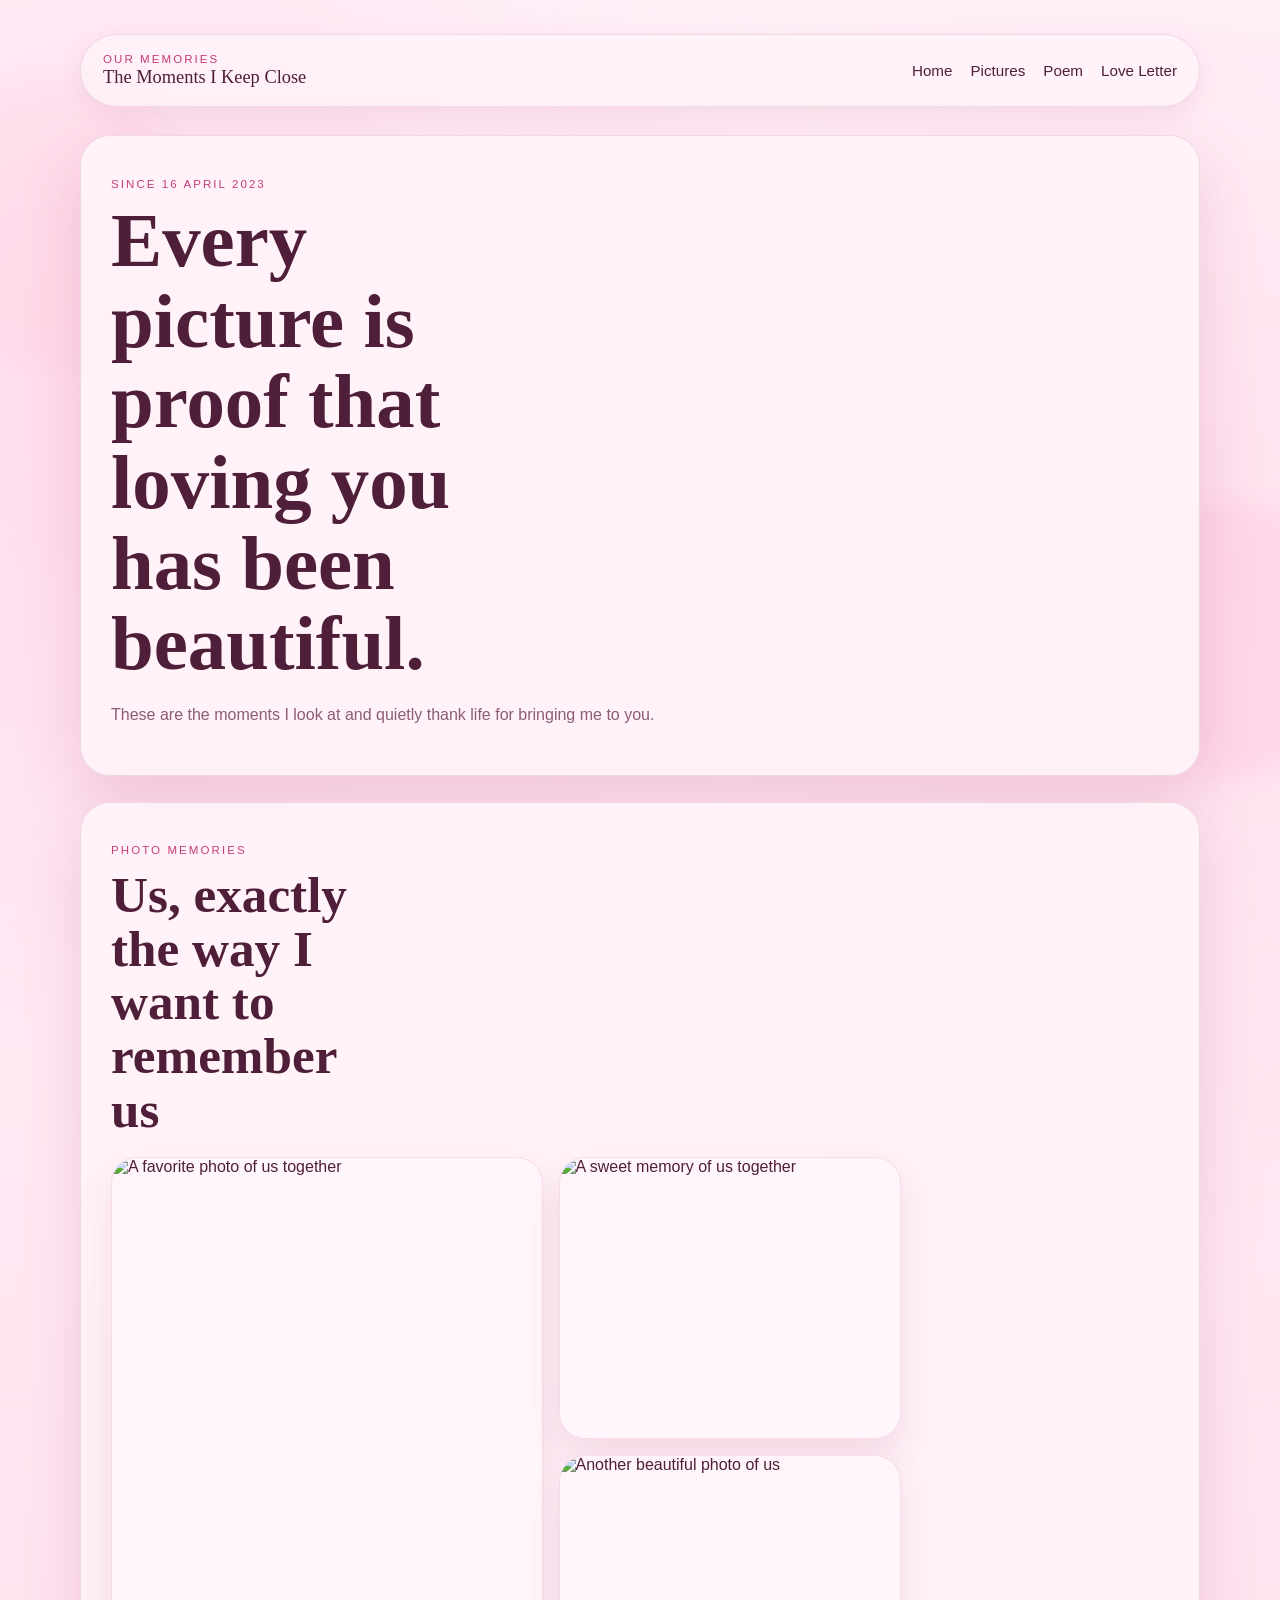
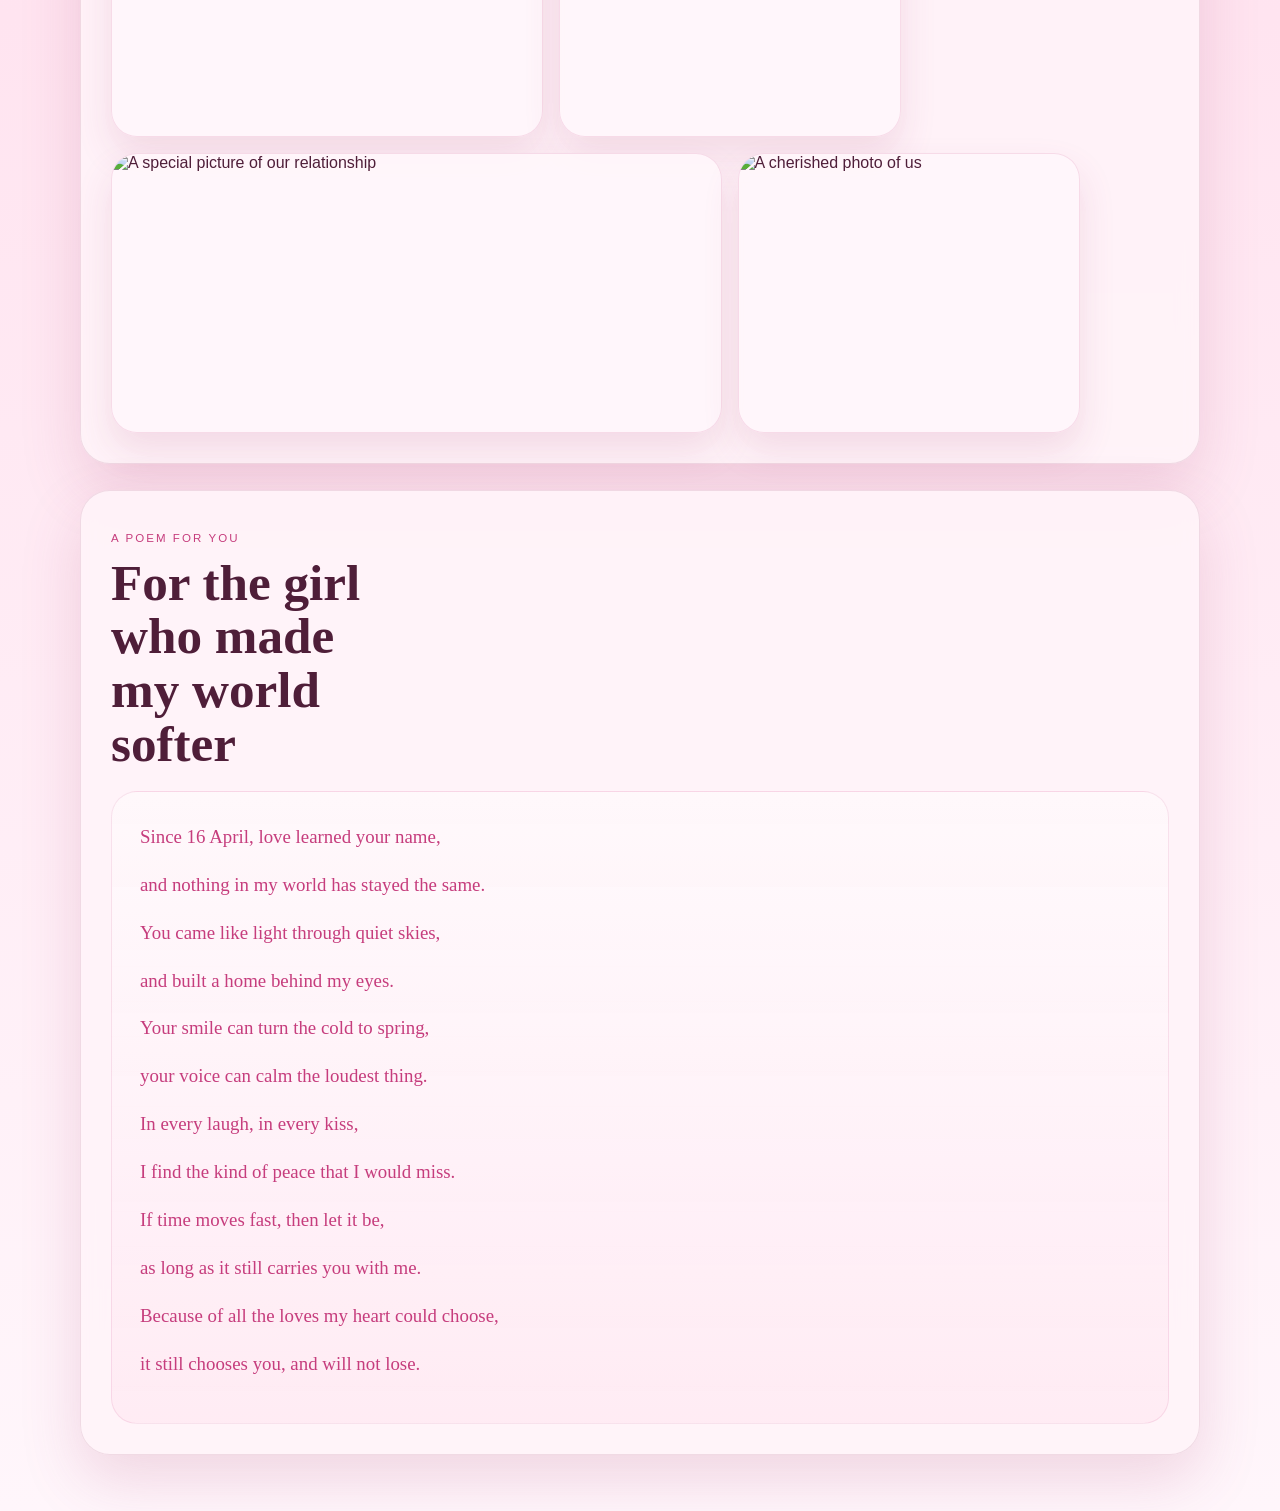
==== moments.html @ aaaa90e9 "Add files via upload" ====
<!DOCTYPE html>
<html lang="en">
<head>
    <meta charset="UTF-8">
    <meta name="viewport" content="width=device-width, initial-scale=1.0">
    <title>Our Moments</title>
    <link rel="stylesheet" href="style.css">
</head>
<body class="moments-page">
    <div class="page-shell">
        <header class="site-header">
            <div class="brand">
                <span class="brand-kicker">Our memories</span>
                <span class="brand-title">The Moments I Keep Close</span>
            </div>
            <nav class="site-nav">
                <a href="index.html">Home</a>
                <a href="#gallery">Pictures</a>
                <a href="#poem">Poem</a>
                <a href="letter.html">Love Letter</a>
            </nav>
        </header>

        <main class="moments-layout">
            <section class="moments-hero">
                <p class="eyebrow">Since 16 April 2023</p>
                <h1>Every picture is proof that loving you has been beautiful.</h1>
                <p class="lead">
                    These are the moments I look at and quietly thank life for bringing me to you.
                </p>
            </section>

            <section class="gallery-section" id="gallery">
                <div class="section-heading">
                    <p class="eyebrow">Photo memories</p>
                    <h2>Us, exactly the way I want to remember us</h2>
                </div>
                <div class="photo-grid">
                    <figure class="photo-card photo-tall">
                        <img src="images/baby1.jpeg" alt="A favorite photo of us together">
                    </figure>
                    <figure class="photo-card">
                        <img src="images/baby2.jpeg" alt="A sweet memory of us together">
                    </figure>
                    <figure class="photo-card">
                        <img src="images/baby3.jpeg" alt="Another beautiful photo of us">
                    </figure>
                    <figure class="photo-card photo-wide">
                        <img src="images/baby4.jpeg" alt="A special picture of our relationship">
                    </figure>
                    <figure class="photo-card">
                        <img src="images/baby5.jpeg" alt="A cherished photo of us">
                    </figure>
                </div>
            </section>

            <section class="poem-section" id="poem">
                <div class="section-heading">
                    <p class="eyebrow">A poem for you</p>
                    <h2>For the girl who made my world softer</h2>
                </div>
                <div class="poem-card">
                    <p>Since 16 April, love learned your name,</p>
                    <p>and nothing in my world has stayed the same.</p>
                    <p>You came like light through quiet skies,</p>
                    <p>and built a home behind my eyes.</p>
                    <p>Your smile can turn the cold to spring,</p>
                    <p>your voice can calm the loudest thing.</p>
                    <p>In every laugh, in every kiss,</p>
                    <p>I find the kind of peace that I would miss.</p>
                    <p>If time moves fast, then let it be,</p>
                    <p>as long as it still carries you with me.</p>
                    <p>Because of all the loves my heart could choose,</p>
                    <p>it still chooses you, and will not lose.</p>
                </div>
            </section>
        </main>
    </div>
</body>
</html>
---- style.css ----
* {
    box-sizing: border-box;
}

:root {
    --bg: #fff3f8;
    --bg-soft: #ffd9e9;
    --surface: rgba(255, 255, 255, 0.7);
    --surface-strong: rgba(255, 244, 249, 0.92);
    --text: #4f1e39;
    --muted: #8c5c77;
    --accent: #ff76af;
    --accent-deep: #c63d7d;
    --accent-soft: #ffbfd8;
    --gold: #ff9ec4;
    --border: rgba(131, 36, 85, 0.12);
    --shadow: 0 24px 60px rgba(172, 66, 116, 0.18);
}

html {
    scroll-behavior: smooth;
}

body {
    margin: 0;
    min-height: 100vh;
    color: var(--text);
    font-family: "Trebuchet MS", "Segoe UI", sans-serif;
    background:
        radial-gradient(circle at top left, rgba(255, 191, 216, 0.65), transparent 28%),
        radial-gradient(circle at top right, rgba(255, 118, 175, 0.26), transparent 26%),
        linear-gradient(180deg, #fff5fa 0%, #ffe3f0 52%, #fff5fa 100%);
}

body::before,
body::after {
    position: fixed;
    content: "";
    inset: auto;
    width: 280px;
    height: 280px;
    border-radius: 50%;
    filter: blur(12px);
    pointer-events: none;
    opacity: 0.45;
    z-index: 0;
}

body::before {
    top: 80px;
    left: -90px;
    background: rgba(255, 191, 216, 0.35);
}

body::after {
    right: -80px;
    bottom: 120px;
    background: rgba(255, 118, 175, 0.22);
}

.page-shell {
    position: relative;
    z-index: 1;
    width: min(1120px, calc(100% - 32px));
    margin: 0 auto;
    padding: 24px 0 56px;
}

.site-header {
    display: flex;
    align-items: center;
    justify-content: space-between;
    gap: 20px;
    padding: 18px 22px;
    margin-top: 10px;
    border: 1px solid var(--border);
    border-radius: 999px;
    background: rgba(255, 244, 249, 0.78);
    backdrop-filter: blur(14px);
    box-shadow: 0 8px 24px rgba(161, 56, 105, 0.1);
}

.brand,
.site-nav,
.hero-actions,
.stat-grid,
.moment-grid,
.reasons-grid,
.promise-strip {
    display: flex;
}

.brand {
    flex-direction: column;
}

.brand-kicker,
.eyebrow,
.mini-label,
.moment-tag,
.timeline-date {
    text-transform: uppercase;
    letter-spacing: 0.18em;
    font-size: 0.72rem;
    color: var(--accent-deep);
}

.brand-title {
    margin-top: 2px;
    font-family: Georgia, "Times New Roman", serif;
    font-size: 1.15rem;
}

.site-nav {
    gap: 18px;
    flex-wrap: wrap;
}

.site-nav a,
.button {
    transition: transform 220ms ease, background-color 220ms ease, color 220ms ease, border-color 220ms ease;
}

.site-nav a {
    color: var(--text);
    text-decoration: none;
    font-size: 0.95rem;
}

.site-nav a:hover,
.site-nav a:focus-visible,
.button:hover,
.button:focus-visible {
    transform: translateY(-2px);
}

main {
    display: grid;
    gap: 30px;
    margin-top: 28px;
}

.hero,
.closing-banner,
.letter-card,
.promise-strip article {
    box-shadow: var(--shadow);
}

.hero {
    display: grid;
    grid-template-columns: 1.25fr 0.95fr;
    gap: 24px;
    align-items: stretch;
}

.hero-copy,
.hero-card,
.moments,
.story,
.reasons,
.closing-banner,
.letter-intro,
.letter-card,
.promise-strip article {
    padding: 30px;
    border: 1px solid var(--border);
    border-radius: 30px;
    background: var(--surface-strong);
    backdrop-filter: blur(10px);
}

.hero-copy {
    background:
        linear-gradient(150deg, rgba(255, 247, 251, 0.98), rgba(255, 226, 240, 0.92)),
        linear-gradient(120deg, rgba(255, 118, 175, 0.12), transparent 58%);
}

.hero h1,
.section-heading h2,
.closing-banner h2,
.letter-intro h1,
.promise-strip h2 {
    margin: 10px 0 0;
    font-family: Georgia, "Times New Roman", serif;
    font-weight: 600;
    line-height: 1.05;
}

.hero h1,
.letter-intro h1 {
    font-size: clamp(2.9rem, 7vw, 5.6rem);
    max-width: 11ch;
}

.lead,
.hero-note,
.moment-card p,
.timeline-item p,
.reasons-grid p,
.closing-banner p,
.letter-card p {
    color: var(--muted);
    line-height: 1.75;
    font-size: 1rem;
}

.anniversary-date {
    margin-top: 18px;
    color: var(--accent-deep);
    font-weight: 700;
    letter-spacing: 0.08em;
    text-transform: uppercase;
    font-size: 0.82rem;
}

.hero-actions {
    gap: 14px;
    margin-top: 28px;
    flex-wrap: wrap;
}

.section-button {
    margin-top: 20px;
}

.button {
    display: inline-flex;
    align-items: center;
    justify-content: center;
    min-height: 48px;
    padding: 0 22px;
    border-radius: 999px;
    border: 1px solid transparent;
    text-decoration: none;
    font-weight: 600;
}

.button.primary {
    background: linear-gradient(135deg, var(--accent), var(--accent-deep));
    color: #fff8fb;
}

.button.secondary {
    background: transparent;
    color: var(--accent-deep);
    border-color: rgba(157, 61, 98, 0.28);
}

.button.music {
    background: rgba(255, 255, 255, 0.72);
    color: var(--accent-deep);
    border-color: rgba(198, 61, 125, 0.22);
}

.hero-card {
    display: flex;
    flex-direction: column;
    justify-content: space-between;
    background:
        linear-gradient(180deg, rgba(255, 232, 242, 0.98), rgba(255, 245, 249, 0.94)),
        radial-gradient(circle at top right, rgba(255, 118, 175, 0.2), transparent 32%);
}

.stat-grid {
    gap: 14px;
    flex-wrap: wrap;
    margin-top: 26px;
}

.stat-grid article {
    flex: 1 1 120px;
    padding: 18px;
    border-radius: 22px;
    background: rgba(255, 255, 255, 0.78);
    border: 1px solid rgba(198, 61, 125, 0.14);
}

.stat-number {
    display: block;
    font-family: Georgia, "Times New Roman", serif;
    font-size: 2rem;
    color: var(--accent-deep);
}

.stat-label {
    color: var(--muted);
    font-size: 0.92rem;
}

.section-heading {
    margin-bottom: 20px;
}

.section-heading h2 {
    font-size: clamp(2rem, 4vw, 3.4rem);
    max-width: 11ch;
}

.moment-grid,
.reasons-grid,
.promise-strip {
    gap: 18px;
    flex-wrap: wrap;
}

.moment-card,
.reasons-grid article {
    flex: 1 1 220px;
    padding: 24px;
    border-radius: 24px;
    border: 1px solid rgba(198, 61, 125, 0.12);
    background: rgba(255, 247, 251, 0.8);
}

.moment-card h3,
.timeline-item h3,
.reasons-grid h3 {
    margin: 10px 0 10px;
    font-family: Georgia, "Times New Roman", serif;
    font-size: 1.5rem;
}

.timeline {
    position: relative;
    display: grid;
    gap: 20px;
}

.timeline::before {
    content: "";
    position: absolute;
    left: 9px;
    top: 10px;
    bottom: 10px;
    width: 2px;
    background: linear-gradient(180deg, rgba(255, 118, 175, 0.24), rgba(198, 61, 125, 0.5));
}

.timeline-item {
    position: relative;
    display: grid;
    grid-template-columns: 28px 1fr;
    gap: 18px;
    align-items: start;
}

.timeline-dot {
    position: relative;
    z-index: 1;
    width: 20px;
    height: 20px;
    margin-top: 8px;
    border-radius: 50%;
    background: linear-gradient(135deg, var(--gold), var(--accent));
    box-shadow: 0 0 0 6px rgba(255, 118, 175, 0.14);
}

.closing-banner {
    text-align: center;
    background:
        radial-gradient(circle at top center, rgba(255, 191, 216, 0.24), transparent 32%),
        linear-gradient(180deg, rgba(255, 243, 248, 0.96), rgba(255, 224, 237, 0.94));
}

.closing-banner .button {
    margin-top: 12px;
}

.letter-page {
    background:
        radial-gradient(circle at 10% 10%, rgba(255, 118, 175, 0.18), transparent 25%),
        radial-gradient(circle at 90% 20%, rgba(255, 191, 216, 0.32), transparent 30%),
        linear-gradient(180deg, #fff5fa 0%, #ffe8f2 100%);
}

.moments-page {
    background:
        radial-gradient(circle at 12% 12%, rgba(255, 118, 175, 0.18), transparent 24%),
        radial-gradient(circle at 88% 16%, rgba(255, 191, 216, 0.3), transparent 28%),
        linear-gradient(180deg, #fff4fa 0%, #ffe4f0 52%, #fff6fb 100%);
}

.letter-layout {
    gap: 24px;
}

.moments-layout {
    gap: 26px;
}

.moments-hero,
.gallery-section,
.poem-section {
    padding: 30px;
    border: 1px solid var(--border);
    border-radius: 30px;
    background: var(--surface-strong);
    backdrop-filter: blur(10px);
    box-shadow: var(--shadow);
    animation: riseIn 800ms ease both;
}

.gallery-section {
    animation-delay: 120ms;
}

.poem-section {
    animation-delay: 240ms;
}

.moments-hero h1 {
    margin: 10px 0 0;
    font-family: Georgia, "Times New Roman", serif;
    font-size: clamp(2.8rem, 6vw, 4.8rem);
    line-height: 1.05;
    max-width: 10ch;
}

.photo-grid {
    display: grid;
    grid-template-columns: repeat(12, 1fr);
    gap: 16px;
}

.photo-card {
    margin: 0;
    grid-column: span 4;
    border-radius: 26px;
    overflow: hidden;
    border: 1px solid rgba(198, 61, 125, 0.14);
    background: rgba(255, 247, 251, 0.9);
    box-shadow: 0 18px 36px rgba(172, 66, 116, 0.14);
    min-height: 280px;
}

.photo-card img {
    display: block;
    width: 100%;
    height: 100%;
    object-fit: cover;
}

.photo-card.photo-tall {
    grid-column: span 5;
    grid-row: span 2;
    min-height: 580px;
}

.photo-card.photo-wide {
    grid-column: span 7;
}

.poem-card {
    padding: 28px;
    border-radius: 26px;
    border: 1px solid rgba(198, 61, 125, 0.12);
    background:
        linear-gradient(180deg, rgba(255, 249, 252, 0.96), rgba(255, 235, 244, 0.92)),
        repeating-linear-gradient(180deg, transparent 0 34px, rgba(255, 118, 175, 0.04) 34px 35px);
}

.poem-card p {
    margin: 0 0 14px;
    font-family: Georgia, "Times New Roman", serif;
    font-size: 1.18rem;
    line-height: 1.8;
    color: var(--accent-deep);
}

.letter-intro {
    text-align: center;
}

.letter-intro h1 {
    max-width: 10ch;
    margin-inline: auto;
}

.letter-card {
    width: min(780px, 100%);
    margin: 0 auto;
    background:
        linear-gradient(180deg, rgba(255, 249, 252, 0.96), rgba(255, 235, 244, 0.92)),
        repeating-linear-gradient(180deg, transparent 0 34px, rgba(255, 118, 175, 0.04) 34px 35px);
}

.letter-card p:first-child,
.signature {
    font-family: Georgia, "Times New Roman", serif;
    color: var(--accent-deep);
}

.signature {
    font-size: 1.2rem;
    margin-top: 24px;
}

.promise-strip article {
    flex: 1 1 260px;
    background: rgba(255, 245, 250, 0.9);
}

.promise-strip h2 {
    font-size: clamp(1.7rem, 3vw, 2.5rem);
}

.hero-copy,
.hero-card,
.moments,
.story,
.reasons,
.closing-banner,
.letter-intro,
.letter-card,
.promise-strip article {
    animation: riseIn 800ms ease both;
}

.hero-card {
    animation-delay: 120ms;
}

.moments {
    animation-delay: 200ms;
}

.story {
    animation-delay: 280ms;
}

.reasons {
    animation-delay: 360ms;
}

.closing-banner,
.letter-card,
.promise-strip article:last-child {
    animation-delay: 440ms;
}

@keyframes riseIn {
    from {
        opacity: 0;
        transform: translateY(24px);
    }
    to {
        opacity: 1;
        transform: translateY(0);
    }
}

@media (max-width: 900px) {
    .site-header,
    .hero {
        grid-template-columns: 1fr;
    }

    .site-header {
        display: grid;
        border-radius: 30px;
    }

    .site-nav {
        justify-content: flex-start;
    }

    .hero h1,
    .letter-intro h1,
    .moments-hero h1 {
        max-width: none;
    }

    .photo-grid {
        grid-template-columns: repeat(2, 1fr);
    }

    .photo-card,
    .photo-card.photo-tall,
    .photo-card.photo-wide {
        grid-column: auto;
        grid-row: auto;
        min-height: 260px;
    }
}

@media (max-width: 640px) {
    .page-shell {
        width: min(calc(100% - 20px), 1120px);
        padding-bottom: 34px;
    }

    .hero-copy,
    .hero-card,
    .moments,
    .story,
    .reasons,
    .closing-banner,
    .moments-hero,
    .gallery-section,
    .poem-section,
    .letter-intro,
    .letter-card,
    .promise-strip article {
        padding: 22px;
        border-radius: 24px;
    }

    .site-header {
        padding: 18px;
    }

    .site-nav {
        gap: 12px;
    }

    .hero h1,
    .moments-hero h1,
    .letter-intro h1,
    .section-heading h2 {
        line-height: 1.1;
    }

    .photo-grid {
        grid-template-columns: 1fr;
    }

    .button {
        width: 100%;
    }
}
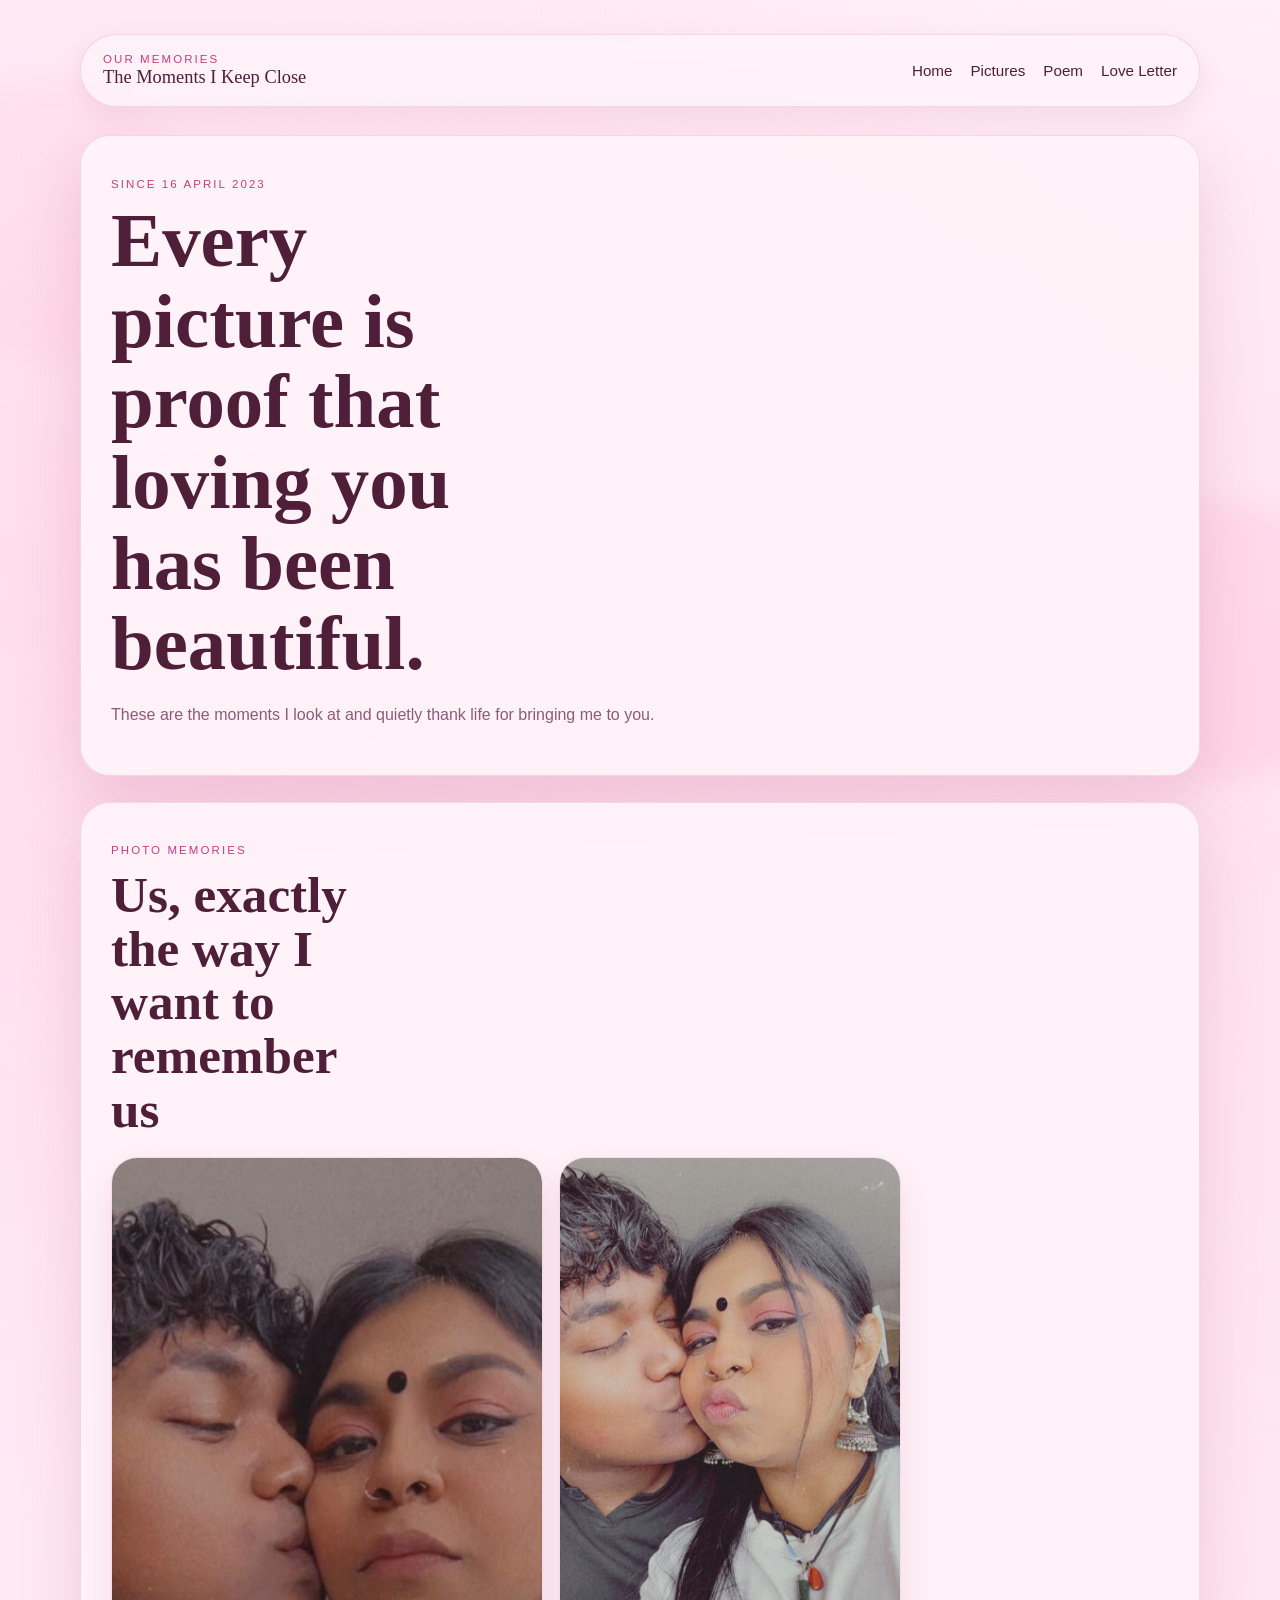
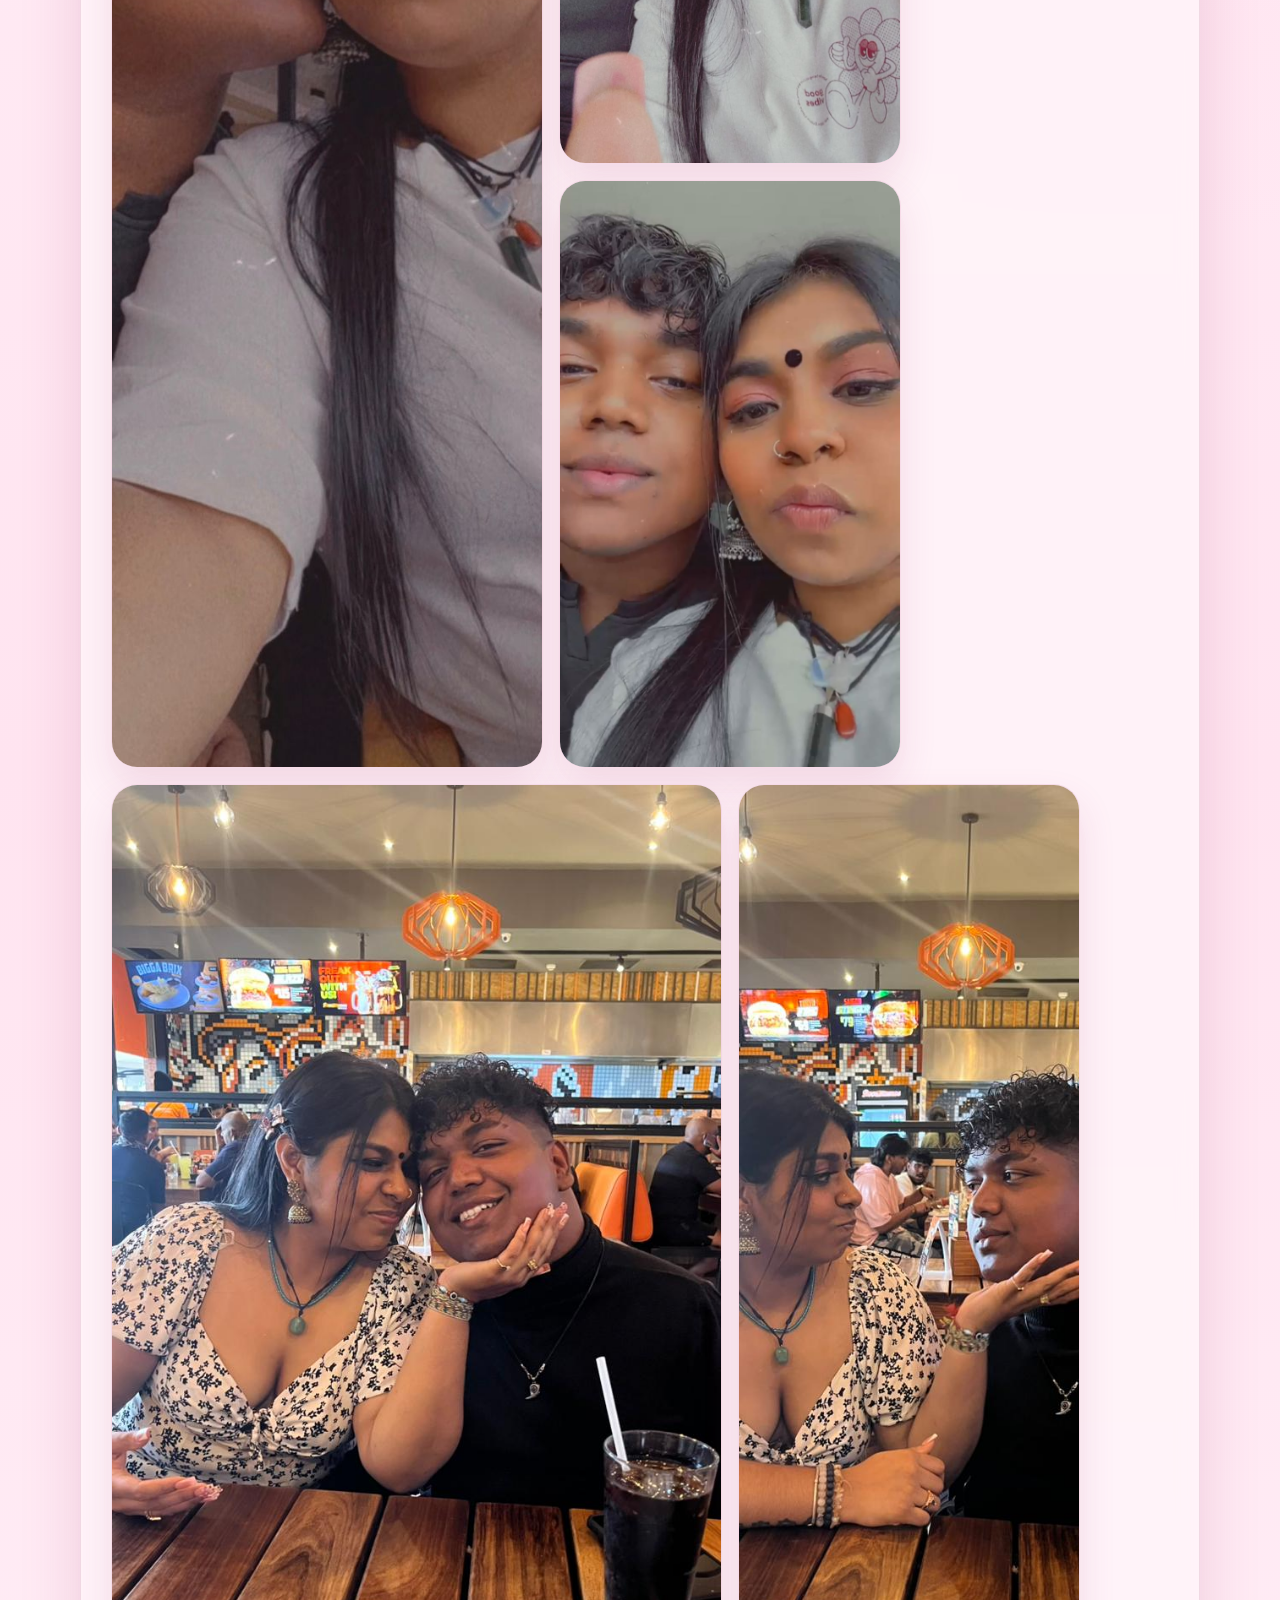
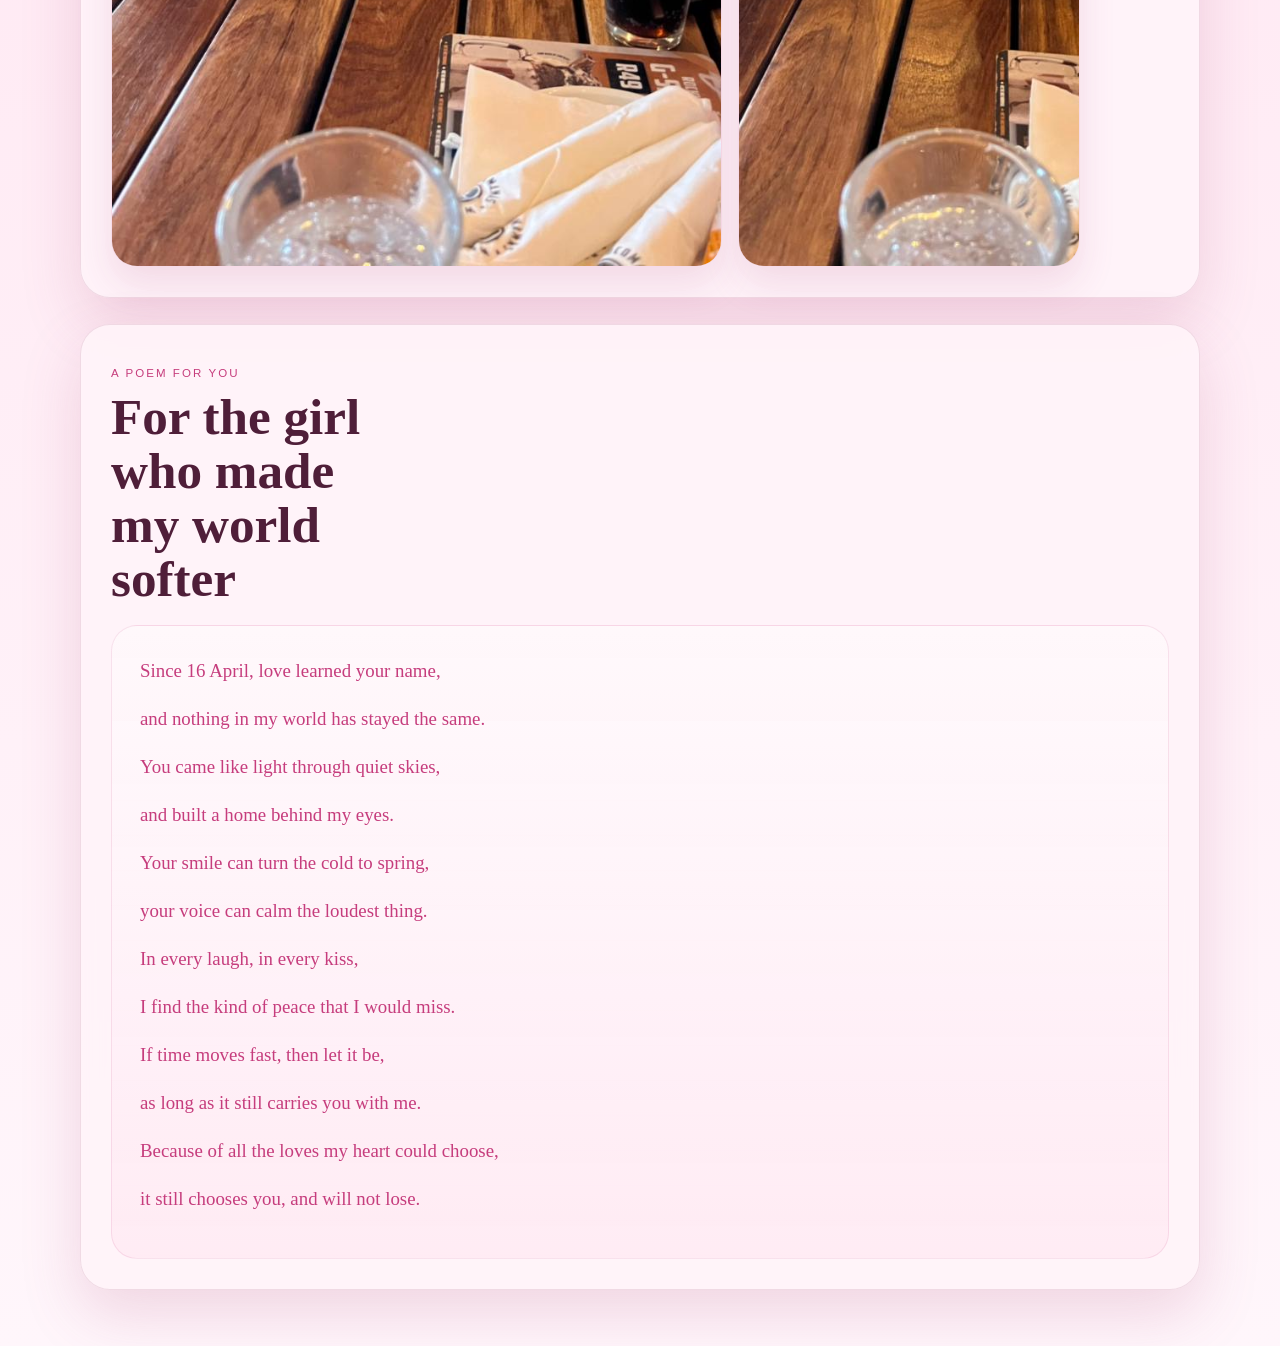
==== commit d1bd5c3b: "Update moments.html" ====
--- a/moments.html
+++ b/moments.html
@@ -37,19 +37,19 @@
                 </div>
                 <div class="photo-grid">
                     <figure class="photo-card photo-tall">
-                        <img src="images/baby1.jpeg" alt="A favorite photo of us together">
+                        <img src="baby1.jpeg" alt="A favorite photo of us together">
                     </figure>
                     <figure class="photo-card">
-                        <img src="images/baby2.jpeg" alt="A sweet memory of us together">
+                        <img src="baby2.jpeg" alt="A sweet memory of us together">
                     </figure>
                     <figure class="photo-card">
-                        <img src="images/baby3.jpeg" alt="Another beautiful photo of us">
+                        <img src="baby3.jpeg" alt="Another beautiful photo of us">
                     </figure>
                     <figure class="photo-card photo-wide">
-                        <img src="images/baby4.jpeg" alt="A special picture of our relationship">
+                        <img src="baby4.jpeg" alt="A special picture of our relationship">
                     </figure>
                     <figure class="photo-card">
-                        <img src="images/baby5.jpeg" alt="A cherished photo of us">
+                        <img src="baby5.jpeg" alt="A cherished photo of us">
                     </figure>
                 </div>
             </section>
